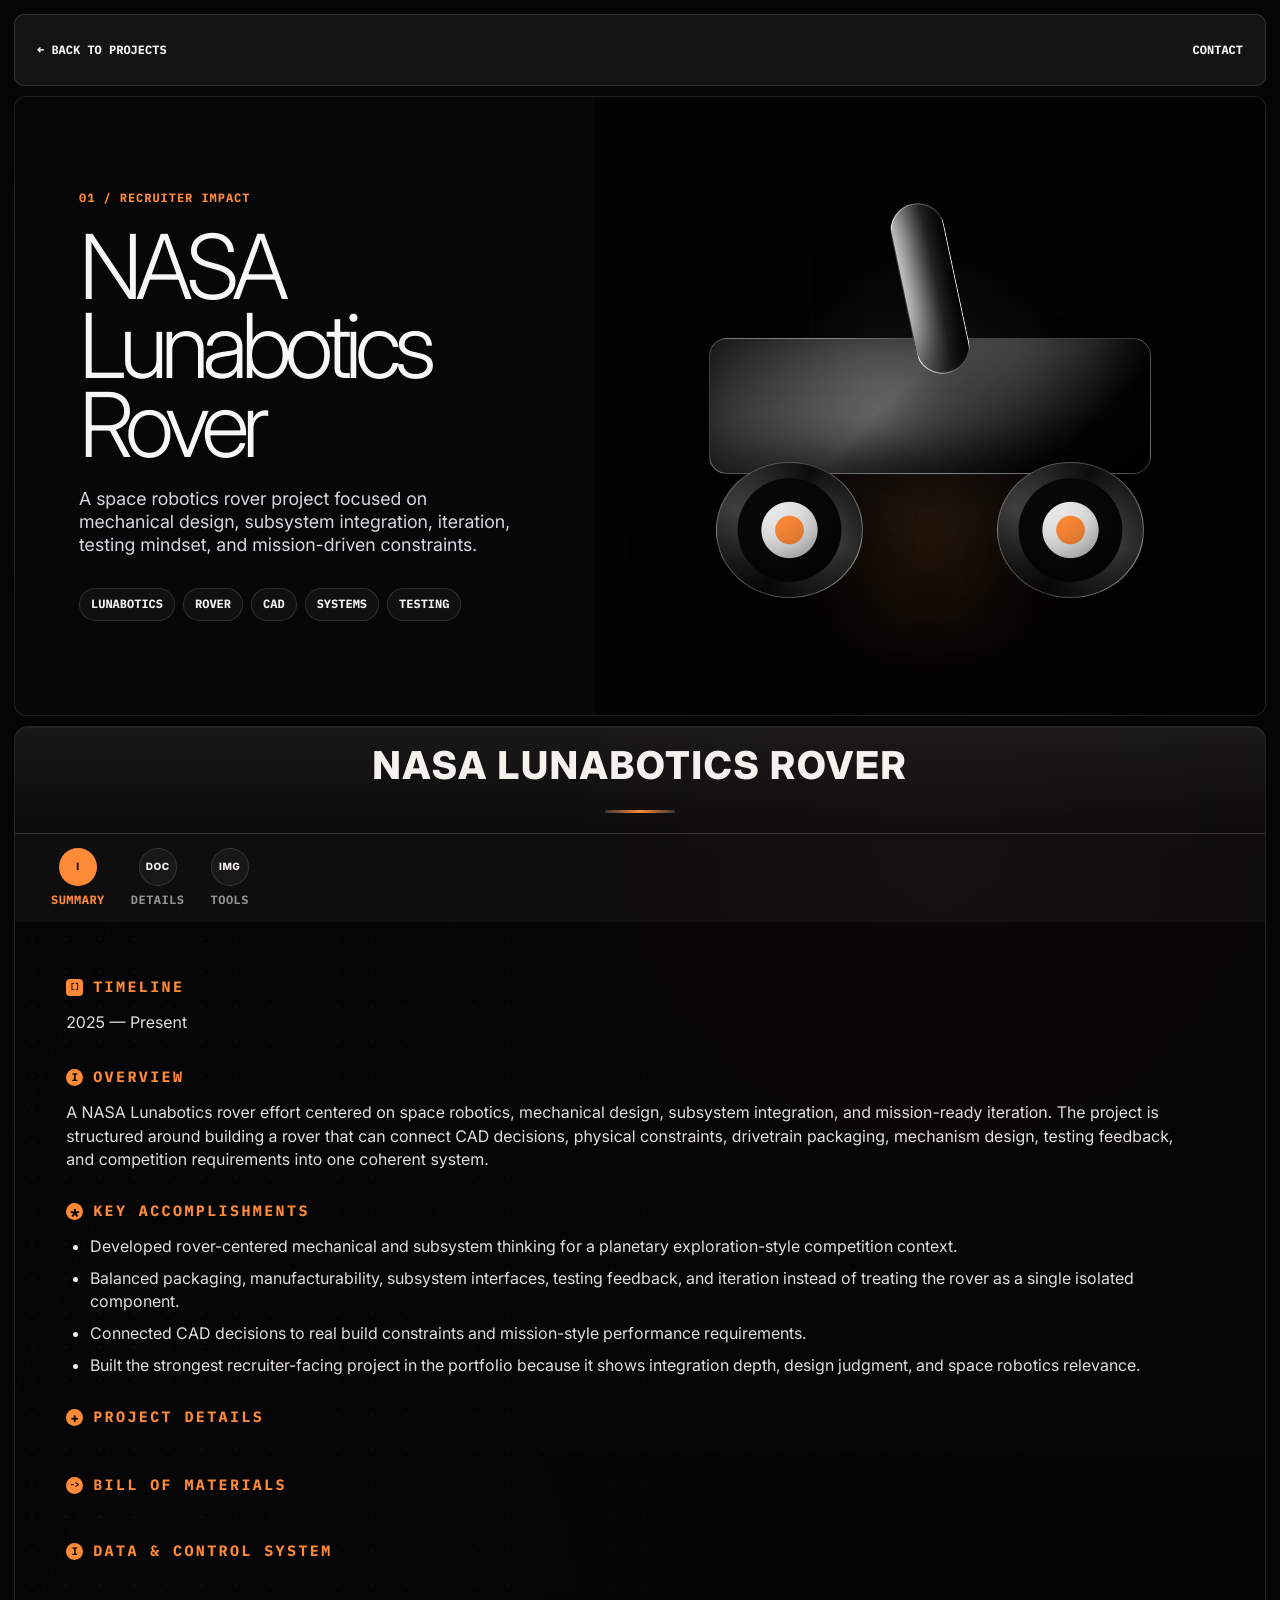
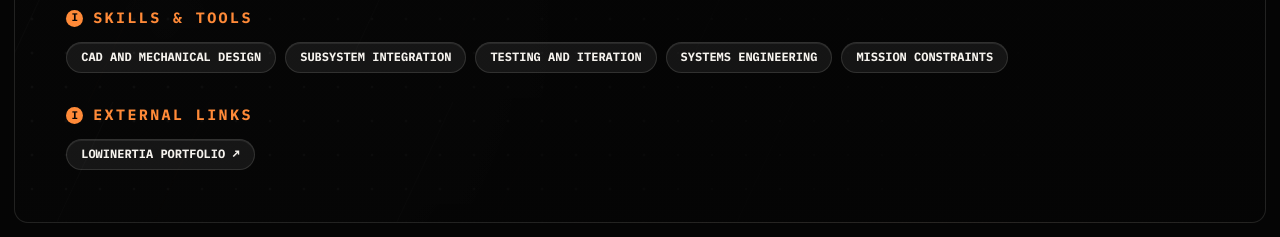
==== project.html @ befe0f01 "Add project details and BOM sections" ====
<!DOCTYPE html>
<html lang="en">
<head>
    <meta charset="UTF-8" />
    <meta name="viewport" content="width=device-width, initial-scale=1.0" />
    <title>Project Detail | Akilesh Yelchuru</title>
    <meta name="description" content="Detailed aerospace engineering project page for Akilesh Yelchuru's portfolio." />
    <link rel="stylesheet" href="typography.css" />
    <link rel="stylesheet" href="project-page.css?v=case-study-20260809" />
    <link rel="stylesheet" href="project-case-palette.css?v=details-20260809" />
</head>
<body>
    <main class="project-page-shell" data-project-page>
        <nav class="project-page-nav">
            <a href="index.html#projects">← Back to Projects</a>
            <a href="index.html#contact">Contact</a>
        </nav>

        <section class="project-page-hero">
            <div>
                <span class="project-page-kicker" data-project-kicker></span>
                <h1 data-project-title>Project</h1>
                <p data-project-summary></p>
                <div class="project-page-tags" data-project-tags></div>
            </div>
            <div class="project-page-visual" data-project-visual aria-hidden="true">
                <span></span><span></span><span></span><span></span>
            </div>
        </section>

        <section class="project-case-study" aria-label="Project case study">
            <header class="case-study-header">
                <h2 data-case-title>Project</h2>
                <span></span>
            </header>

            <div class="case-study-tabs" aria-label="Project detail sections">
                <a href="#case-summary" class="is-active">
                    <span>i</span>
                    Summary
                </a>
                <a href="#case-details">
                    <span>doc</span>
                    Details
                </a>
                <a href="#case-tools">
                    <span>img</span>
                    Tools
                </a>
            </div>

            <div class="case-study-body" id="case-summary">
                <section class="case-block">
                    <span class="case-label">Timeline</span>
                    <p data-project-timeline></p>
                </section>

                <section class="case-block">
                    <span class="case-label">Overview</span>
                    <p data-project-overview></p>
                </section>

                <section class="case-block">
                    <span class="case-label">Key Accomplishments</span>
                    <ul data-project-technical></ul>
                </section>

                <section class="case-block case-detail-panel" id="case-details">
                    <span class="case-label">Project Details</span>
                    <div class="case-copy-stack" data-project-details></div>
                </section>

                <section class="case-block case-bom-panel" data-bom-section>
                    <span class="case-label">Bill of Materials</span>
                    <div class="case-table-wrap">
                        <table class="case-table">
                            <thead data-project-bom-head></thead>
                            <tbody data-project-bom-body></tbody>
                        </table>
                    </div>
                </section>

                <section class="case-block case-data-panel" data-data-section>
                    <span class="case-label">Data & Control System</span>
                    <div class="case-copy-stack" data-project-data></div>
                </section>

                <section class="case-block" id="case-tools">
                    <span class="case-label">Skills & Tools</span>
                    <div class="case-pills" data-project-tools></div>
                </section>

                <section class="case-block">
                    <span class="case-label">External Links</span>
                    <div class="case-links" data-project-links></div>
                </section>
            </div>
        </section>
    </main>

    <script src="project-page.js?v=details-20260809"></script>
</body>
</html>
---- typography.css ----
@import url('https://fonts.googleapis.com/css2?family=Inter:wght@300;400;500;700;800&family=IBM+Plex+Mono:wght@500;700&display=swap');

:root {
    --font-sans: "Neue Montreal", "Inter", Arial, Helvetica, sans-serif;
    --font-mono: "Supply Mono", "IBM Plex Mono", "Courier New", monospace;
}

body,
body * {
    font-family: var(--font-sans) !important;
}

.section-kicker,
.nav-center-links a,
.nav-contact-button,
.hero-actions a,
.contact-actions a,
.project-mini-number,
.mini-tag-row span,
.index-card > span,
.index-tags span,
.map-line,
.prompt-list button,
.contact-card-grid span,
.chat-toggle,
.chat-header span,
.chat-form button,
.globe-hint,
.powerhouse-label,
.learn-pill,
.robot-hand::after,
.project-number,
.tag-row span,
.project-heading span,
.availability p,
.portrait-label span,
.chat-form input {
    font-family: var(--font-mono) !important;
}

h1,
h2,
h3,
h4,
strong,
p,
a,
button,
input,
span {
    font-synthesis-weight: none;
    text-rendering: geometricPrecision;
}
---- project-page.css ----
* {
    box-sizing: border-box;
    margin: 0;
    padding: 0;
}

html {
    scroll-behavior: smooth;
}

body {
    min-height: 100vh;
    color: #f4f4f4;
    background: #050505;
}

a {
    color: inherit;
    text-decoration: none;
}

.project-page-shell {
    min-height: 100vh;
    padding: 14px;
}

.project-page-nav {
    min-height: 72px;
    display: flex;
    align-items: center;
    justify-content: space-between;
    gap: 16px;
    padding: 0 22px;
    border: 1px solid rgba(255, 255, 255, 0.12);
    border-radius: 10px;
    background: rgba(24, 24, 24, 0.86);
}

.project-page-nav a,
.project-page-kicker,
.project-page-tags span,
.case-study-tabs a,
.case-label,
.case-pills span,
.case-links a {
    font-family: var(--font-mono, "Courier New", monospace) !important;
    font-size: 12px;
    font-weight: 800;
    text-transform: uppercase;
}

.project-page-hero {
    min-height: 620px;
    display: grid;
    grid-template-columns: minmax(320px, 0.92fr) minmax(320px, 1.08fr);
    gap: 10px;
    align-items: stretch;
    margin-top: 10px;
    overflow: hidden;
    border: 1px solid rgba(255, 255, 255, 0.1);
    border-radius: 12px;
    background:
        radial-gradient(circle at 78% 46%, rgba(255, 138, 56, 0.16), transparent 34%),
        #070707;
}

.project-page-hero > div:first-child {
    display: flex;
    flex-direction: column;
    justify-content: center;
    padding: clamp(34px, 5vw, 70px);
}

.project-page-kicker {
    margin-bottom: 22px;
    color: #ff8a38;
    letter-spacing: 0.08em;
}

.project-page-hero h1 {
    max-width: 920px;
    color: #f7f7f7;
    font-size: clamp(3.5rem, 7vw, 8.5rem);
    font-weight: 300;
    line-height: 0.88;
    letter-spacing: -0.075em;
}

.project-page-hero p {
    max-width: 680px;
    margin-top: 24px;
    color: #d5d9df;
    font-size: clamp(16px, 1.4vw, 21px);
    line-height: 1.28;
}

.project-page-tags {
    display: flex;
    flex-wrap: wrap;
    gap: 8px;
    margin-top: 30px;
}

.project-page-tags span {
    padding: 8px 11px;
    border: 1px solid rgba(255, 255, 255, 0.13);
    border-radius: 999px;
    color: #f4f4f4;
    background: rgba(255, 255, 255, 0.04);
}

.project-page-visual {
    position: relative;
    min-height: 560px;
    overflow: hidden;
    background:
        radial-gradient(circle at 50% 50%, rgba(255, 255, 255, 0.1), transparent 34%),
        radial-gradient(circle at 50% 68%, rgba(255, 138, 56, 0.16), transparent 30%),
        #030303;
}

.project-page-visual::before {
    content: "";
    position: absolute;
    inset: 0;
    opacity: 0.14;
    background-image:
        linear-gradient(rgba(255,255,255,0.18) 1px, transparent 1px),
        linear-gradient(90deg, rgba(255,255,255,0.12) 1px, transparent 1px);
    background-size: 54px 54px;
    mask-image: radial-gradient(circle at 50% 50%, black, transparent 72%);
}

.project-page-visual span {
    position: absolute;
    border: 1px solid rgba(255, 255, 255, 0.22);
    box-shadow: inset -20px -24px 50px rgba(0, 0, 0, 0.72), 0 45px 80px rgba(0, 0, 0, 0.55);
}

.project-case-study {
    margin-top: 10px;
    overflow: hidden;
    border: 1px solid rgba(255, 255, 255, 0.12);
    border-radius: 14px;
    background:
        linear-gradient(rgba(22, 27, 39, 0.76), rgba(10, 12, 17, 0.88)),
        radial-gradient(circle at 82% 16%, rgba(130, 162, 255, 0.26), transparent 34%),
        radial-gradient(circle at 12% 86%, rgba(255, 138, 56, 0.16), transparent 30%),
        #0b0d12;
    box-shadow: inset 0 1px 0 rgba(255, 255, 255, 0.06);
}

.case-study-header {
    position: relative;
    min-height: 86px;
    display: grid;
    place-items: center;
    padding: 20px 28px;
    border-bottom: 1px solid rgba(255, 255, 255, 0.1);
    background: rgba(255, 255, 255, 0.08);
}

.case-study-header h2 {
    max-width: 1180px;
    color: #dce7ff;
    text-align: center;
    font-size: clamp(1.5rem, 3vw, 3rem);
    font-weight: 800;
    line-height: 1.02;
    letter-spacing: 0.045em;
    text-transform: uppercase;
}

.case-study-header h2::after {
    content: "";
    display: block;
    width: 70px;
    height: 3px;
    margin: 24px auto 0;
    border-radius: 999px;
    background: linear-gradient(90deg, #6d9cff, #ff8a38);
}

.case-study-tabs {
    display: flex;
    align-items: center;
    gap: 26px;
    padding: 14px 36px;
    background: rgba(9, 11, 17, 0.48);
}

.case-study-tabs a {
    display: inline-flex;
    flex-direction: column;
    align-items: center;
    gap: 7px;
    color: rgba(235, 239, 248, 0.58);
    letter-spacing: 0.04em;
}

.case-study-tabs a span {
    width: 38px;
    height: 38px;
    display: grid;
    place-items: center;
    border: 1px solid rgba(255, 255, 255, 0.14);
    border-radius: 50%;
    color: #dfe7ff;
    background: rgba(255, 255, 255, 0.05);
    font-size: 10px;
}

.case-study-tabs a.is-active,
.case-study-tabs a:hover {
    color: #79a2ff;
}

.case-study-tabs a.is-active span,
.case-study-tabs a:hover span {
    border-color: rgba(121, 162, 255, 0.58);
    background: #5d82ef;
}

.case-study-body {
    position: relative;
    display: grid;
    gap: 30px;
    padding: clamp(28px, 4vw, 58px);
}

.case-study-body::before {
    content: "";
    position: absolute;
    inset: 0;
    opacity: 0.22;
    pointer-events: none;
    background-image:
        linear-gradient(115deg, transparent 0 21%, rgba(255, 255, 255, 0.16) 21.2%, transparent 21.5% 42%, rgba(255, 255, 255, 0.1) 42.2%, transparent 42.5%),
        radial-gradient(circle, rgba(255, 255, 255, 0.36) 1px, transparent 1.8px);
    background-size: 340px 260px, 34px 34px;
    mask-image: linear-gradient(90deg, black, transparent 92%);
}

.case-block {
    position: relative;
    z-index: 1;
    max-width: 1180px;
}

.case-label {
    display: inline-flex;
    align-items: center;
    gap: 10px;
    margin-bottom: 14px;
    color: #79a2ff;
    font-size: 15px;
    letter-spacing: 0.16em;
}

.case-label::before {
    content: "i";
    width: 17px;
    height: 17px;
    display: grid;
    place-items: center;
    border-radius: 50%;
    color: #0a0c12;
    background: #79a2ff;
    font-size: 11px;
    letter-spacing: 0;
}

.case-block:first-child .case-label::before {
    content: "[]";
    border-radius: 4px;
    font-size: 8px;
}

.case-block:nth-child(3) .case-label::before {
    content: "*";
    font-size: 16px;
}

.case-block:nth-child(4) .case-label::before {
    content: "+";
    font-size: 14px;
}

.case-block:nth-child(5) .case-label::before {
    content: "->";
    border-radius: 999px;
    font-size: 8px;
}

.case-block p,
.case-block li {
    max-width: 1120px;
    color: rgba(247, 248, 252, 0.92);
    font-size: clamp(16px, 1.2vw, 21px);
    line-height: 1.48;
}

.case-block ul {
    display: grid;
    gap: 8px;
    padding-left: 24px;
}

.case-block li::marker {
    color: #dfe7ff;
}

.case-pills,
.case-links {
    display: flex;
    flex-wrap: wrap;
    gap: 9px;
}

.case-pills span,
.case-links a {
    display: inline-flex;
    align-items: center;
    min-height: 28px;
    padding: 7px 14px;
    border: 1px solid rgba(255, 255, 255, 0.15);
    border-radius: 999px;
    color: #e9edf7;
    background: rgba(255, 255, 255, 0.1);
    box-shadow: inset 0 1px 0 rgba(255, 255, 255, 0.08);
}

.case-links a:hover {
    color: #050505;
    background: #f4f4f4;
}

.project-page-visual.depth-lunabotics span:nth-child(1) {
    left: 17%;
    top: 39%;
    width: 66%;
    height: 22%;
    border-radius: 18px;
    background: linear-gradient(135deg, #1c1c1c, #6a6a6a 42%, #050505 82%);
}

.project-page-visual.depth-lunabotics span:nth-child(2),
.project-page-visual.depth-lunabotics span:nth-child(3) {
    top: 59%;
    width: 22%;
    height: 22%;
    border-radius: 50%;
    background: radial-gradient(circle, #ff8a38 0 14%, #e8e8e8 15% 28%, #080808 29% 52%, transparent 53%), conic-gradient(from 20deg, #111, #777, #111, #444, #111);
}

.project-page-visual.depth-lunabotics span:nth-child(2) { left: 18%; }
.project-page-visual.depth-lunabotics span:nth-child(3) { right: 18%; }
.project-page-visual.depth-lunabotics span:nth-child(4) {
    left: 46%;
    top: 17%;
    width: 8%;
    height: 28%;
    border-radius: 999px;
    background: linear-gradient(90deg, #f4f4f4, #3a3a3a 64%, #050505);
    transform: rotate(-12deg);
}

.project-page-visual.depth-glider span:nth-child(1) {
    left: 10%;
    top: 46%;
    width: 82%;
    height: 8%;
    border-radius: 999px;
    background: linear-gradient(90deg, #f4f4f4, #454545 55%, #050505);
}

.project-page-visual.depth-glider span:nth-child(2),
.project-page-visual.depth-glider span:nth-child(3) {
    left: 22%;
    top: 40%;
    width: 58%;
    height: 16%;
    clip-path: polygon(0 50%, 100% 0, 82% 100%);
    background: linear-gradient(135deg, #f4f4f4, #1a1a1a 65%);
}

.project-page-visual.depth-glider span:nth-child(3) {
    transform: rotate(180deg) translateY(-68px);
}

.project-page-visual.depth-robot span:nth-child(1) {
    left: 18%;
    top: 39%;
    width: 64%;
    height: 28%;
    border-radius: 20px;
    background: linear-gradient(135deg, #151515, #5a5a5a 40%, #050505);
}

.project-page-visual.depth-robot span:nth-child(2),
.project-page-visual.depth-robot span:nth-child(3) {
    top: 62%;
    width: 22%;
    height: 22%;
    border-radius: 50%;
    background: radial-gradient(circle, #ff8a38 0 18%, #f4f4f4 19% 34%, #050505 35%);
}

.project-page-visual.depth-robot span:nth-child(2) { left: 18%; }
.project-page-visual.depth-robot span:nth-child(3) { right: 18%; }

.project-page-visual.depth-rocket span:nth-child(1) {
    left: 42%;
    top: 10%;
    width: 17%;
    height: 68%;
    border-radius: 50% 50% 12px 12px;
    background: linear-gradient(90deg, #f4f4f4, #7a7a7a 45%, #050505 82%);
}

.project-page-visual.depth-rocket span:nth-child(2),
.project-page-visual.depth-rocket span:nth-child(3) {
    top: 61%;
    width: 18%;
    height: 22%;
    clip-path: polygon(50% 0, 100% 100%, 0 100%);
    background: linear-gradient(135deg, #ff8a38, #121212);
}

.project-page-visual.depth-rocket span:nth-child(2) { left: 28%; }
.project-page-visual.depth-rocket span:nth-child(3) { right: 27%; }

.project-page-visual.depth-mission span:nth-child(1) {
    left: 24%;
    top: 24%;
    width: 52%;
    height: 52%;
    border-radius: 50%;
    background: radial-gradient(circle, rgba(255, 138, 56, 0.18), transparent 58%), repeating-radial-gradient(circle, rgba(255,255,255,0.18) 0 1px, transparent 2px 13px);
}

.project-page-visual.depth-mission span:nth-child(2),
.project-page-visual.depth-mission span:nth-child(3) {
    left: 12%;
    top: 49%;
    width: 76%;
    height: 1px;
    background: rgba(255, 255, 255, 0.42);
}

.project-page-visual.depth-mission span:nth-child(2) { transform: rotate(32deg); }
.project-page-visual.depth-mission span:nth-child(3) { transform: rotate(-32deg); }

@media (max-width: 1050px) {
    .project-page-hero {
        grid-template-columns: 1fr;
    }
}

@media (max-width: 720px) {
    .project-page-shell {
        padding: 8px;
    }

    .project-page-nav {
        min-height: auto;
        padding: 16px;
    }

    .project-page-hero h1 {
        font-size: clamp(3rem, 15vw, 5.2rem);
    }

    .case-study-tabs {
        gap: 14px;
        padding: 12px 18px;
    }

    .case-study-tabs a span {
        width: 34px;
        height: 34px;
    }
}
---- project-case-palette.css ----
:root {
    --case-black: #050505;
    --case-panel: #080808;
    --case-panel-soft: #12100f;
    --case-white: #f5f2ed;
    --case-muted: rgba(245, 242, 237, 0.68);
    --case-line: rgba(245, 242, 237, 0.12);
    --case-orange: #ff8a38;
}

body,
.project-page-shell,
.project-page-nav,
.project-page-hero,
.project-case-study,
.case-study-header,
.case-study-tabs,
.case-study-body,
.case-block,
.project-page-hero h1,
.project-page-hero p,
.case-block p,
.case-block li {
    font-family: var(--font-sans, "Neue Montreal", "Inter", Arial, sans-serif) !important;
}

.project-page-nav a,
.project-page-kicker,
.project-page-tags span,
.case-study-tabs a,
.case-label,
.case-pills span,
.case-links a {
    font-family: var(--font-mono, "Supply Mono", "IBM Plex Mono", "Courier New", monospace) !important;
}

.project-case-study {
    border-color: var(--case-line) !important;
    background:
        linear-gradient(rgba(5, 5, 5, 0.82), rgba(5, 5, 5, 0.94)),
        radial-gradient(circle at 74% 12%, rgba(255, 138, 56, 0.16), transparent 32%),
        radial-gradient(circle at 12% 82%, rgba(255, 255, 255, 0.06), transparent 30%),
        var(--case-black) !important;
}

.case-study-header {
    border-bottom-color: var(--case-line) !important;
    background: linear-gradient(180deg, rgba(255, 255, 255, 0.075), rgba(255, 255, 255, 0.025)) !important;
}

.case-study-header h2 {
    color: var(--case-white) !important;
    font-family: var(--font-sans, "Neue Montreal", "Inter", Arial, sans-serif) !important;
    font-weight: 800;
}

.case-study-header h2::after {
    background: linear-gradient(90deg, rgba(245, 242, 237, 0.18), var(--case-orange), rgba(245, 242, 237, 0.18)) !important;
}

.case-study-tabs {
    background: rgba(255, 255, 255, 0.035) !important;
}

.case-study-tabs a {
    color: rgba(245, 242, 237, 0.58) !important;
}

.case-study-tabs a span {
    color: var(--case-white) !important;
    border-color: var(--case-line) !important;
    background: rgba(255, 255, 255, 0.045) !important;
}

.case-study-tabs a.is-active,
.case-study-tabs a:hover {
    color: var(--case-orange) !important;
}

.case-study-tabs a.is-active span,
.case-study-tabs a:hover span {
    color: var(--case-black) !important;
    border-color: rgba(255, 138, 56, 0.72) !important;
    background: var(--case-orange) !important;
}

.case-study-body::before {
    opacity: 0.16 !important;
    background-image:
        linear-gradient(115deg, transparent 0 21%, rgba(255, 255, 255, 0.12) 21.2%, transparent 21.5% 42%, rgba(255, 138, 56, 0.08) 42.2%, transparent 42.5%),
        radial-gradient(circle, rgba(255, 255, 255, 0.22) 1px, transparent 1.8px) !important;
}

.case-label {
    color: var(--case-orange) !important;
}

.case-label::before {
    color: var(--case-black) !important;
    background: var(--case-orange) !important;
}

.case-block p,
.case-block li {
    color: rgba(245, 242, 237, 0.92) !important;
}

.case-block li::marker {
    color: var(--case-white) !important;
}

.case-pills span,
.case-links a {
    color: var(--case-white) !important;
    border-color: var(--case-line) !important;
    background: rgba(255, 255, 255, 0.065) !important;
}

.case-links a:hover {
    color: var(--case-black) !important;
    border-color: var(--case-orange) !important;
    background: var(--case-orange) !important;
}
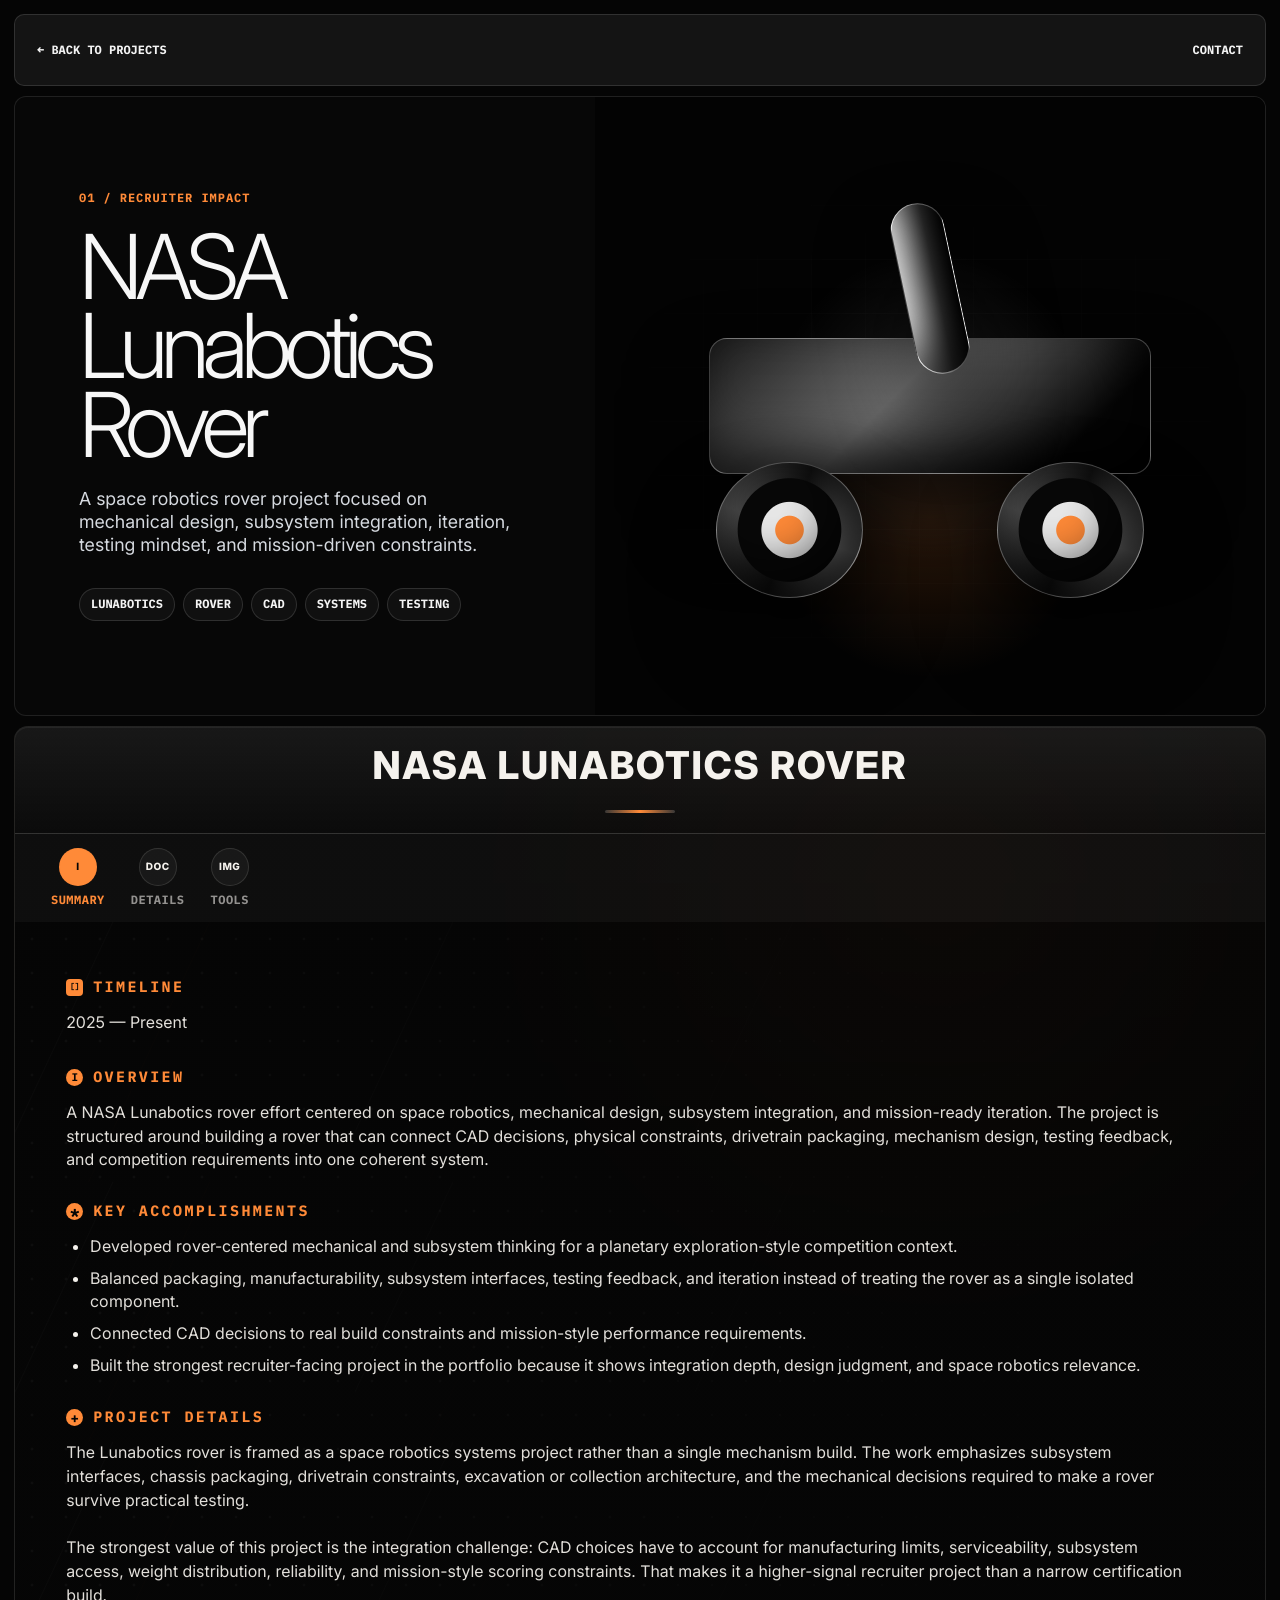
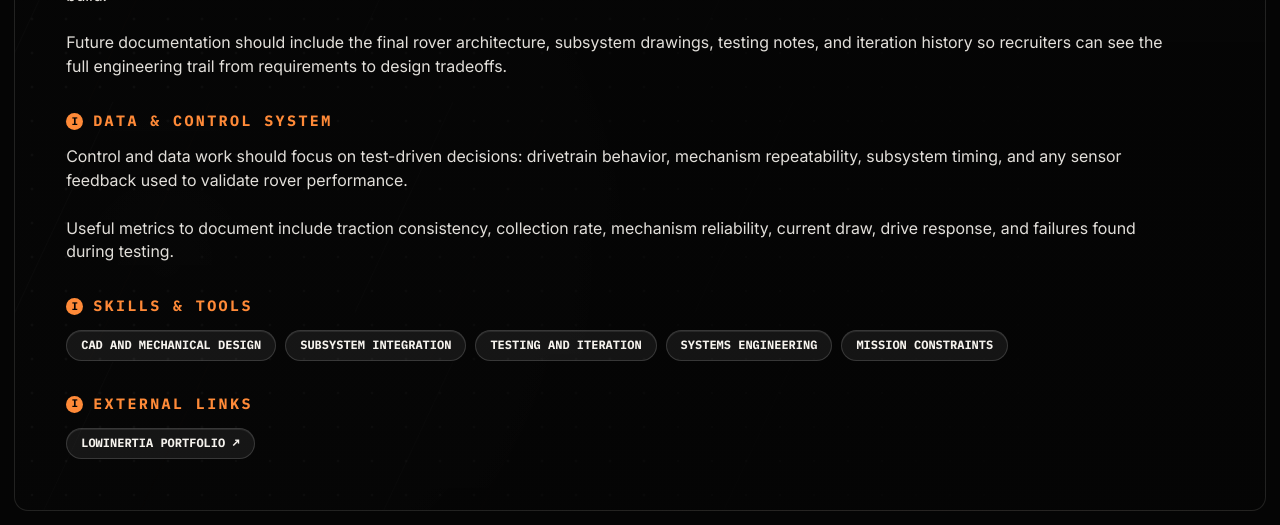
==== commit f9037022: "Fix project detail tab anchors" ====
--- a/project.html
+++ b/project.html
@@ -34,7 +34,7 @@
                 <span></span>
             </header>
 
-            <div class="case-study-tabs" aria-label="Project detail sections">
+            <div class="case-study-tabs" aria-label="Project detail sections" data-case-tabs>
                 <a href="#case-summary" class="is-active">
                     <span>i</span>
                     Summary
@@ -49,8 +49,8 @@
                 </a>
             </div>
 
-            <div class="case-study-body" id="case-summary">
-                <section class="case-block">
+            <div class="case-study-body">
+                <section class="case-block" id="case-summary">
                     <span class="case-label">Timeline</span>
                     <p data-project-timeline></p>
                 </section>
@@ -98,6 +98,6 @@
         </section>
     </main>
 
-    <script src="project-page.js?v=details-20260809"></script>
+    <script src="project-page.js?v=details-tabs-20260809"></script>
 </body>
 </html>
--- a/project-case-palette.css
+++ b/project-case-palette.css
@@ -20,7 +20,8 @@
 .project-page-hero h1,
 .project-page-hero p,
 .case-block p,
-.case-block li {
+.case-block li,
+.case-table {
     font-family: var(--font-sans, "Neue Montreal", "Inter", Arial, sans-serif) !important;
 }
 
@@ -30,7 +31,8 @@
 .case-study-tabs a,
 .case-label,
 .case-pills span,
-.case-links a {
+.case-links a,
+.case-table th {
     font-family: var(--font-mono, "Supply Mono", "IBM Plex Mono", "Courier New", monospace) !important;
 }
 
@@ -109,11 +111,77 @@
     color: var(--case-white) !important;
 }
 
+.case-copy-stack {
+    display: grid;
+    gap: 24px;
+}
+
+.case-detail-panel,
+.case-bom-panel,
+.case-data-panel {
+    max-width: 1240px;
+}
+
+.case-table-wrap {
+    width: 100%;
+    overflow-x: auto;
+    border: 1px solid var(--case-line);
+    border-radius: 10px;
+    background: rgba(255, 255, 255, 0.035);
+}
+
+.case-table {
+    width: 100%;
+    min-width: 920px;
+    border-collapse: collapse;
+    color: var(--case-white);
+    font-size: 14px;
+}
+
+.case-table th,
+.case-table td {
+    padding: 14px 12px;
+    text-align: left;
+    vertical-align: top;
+    border-bottom: 1px solid rgba(245, 242, 237, 0.08);
+}
+
+.case-table th {
+    color: var(--case-orange);
+    font-size: 11px;
+    font-weight: 800;
+    text-transform: uppercase;
+    letter-spacing: 0.05em;
+    background: rgba(255, 138, 56, 0.06);
+}
+
+.case-table td {
+    color: rgba(245, 242, 237, 0.88);
+    line-height: 1.35;
+}
+
+.case-table tr:last-child td {
+    border-bottom: 0;
+}
+
+.case-pills,
+.case-links {
+    display: flex;
+    flex-wrap: wrap;
+    gap: 9px;
+}
+
 .case-pills span,
 .case-links a {
-    color: var(--case-white) !important;
-    border-color: var(--case-line) !important;
+    display: inline-flex;
+    align-items: center;
+    min-height: 28px;
+    padding: 7px 14px;
+    border: 1px solid rgba(255, 255, 255, 0.15);
+    border-radius: 999px;
+    color: var(--case-white) !important;
     background: rgba(255, 255, 255, 0.065) !important;
+    box-shadow: inset 0 1px 0 rgba(255, 255, 255, 0.08);
 }
 
 .case-links a:hover {
@@ -121,3 +189,17 @@
     border-color: var(--case-orange) !important;
     background: var(--case-orange) !important;
 }
+
+[hidden] {
+    display: none !important;
+}
+
+@media (max-width: 720px) {
+    .case-copy-stack {
+        gap: 18px;
+    }
+
+    .case-table {
+        font-size: 13px;
+    }
+}
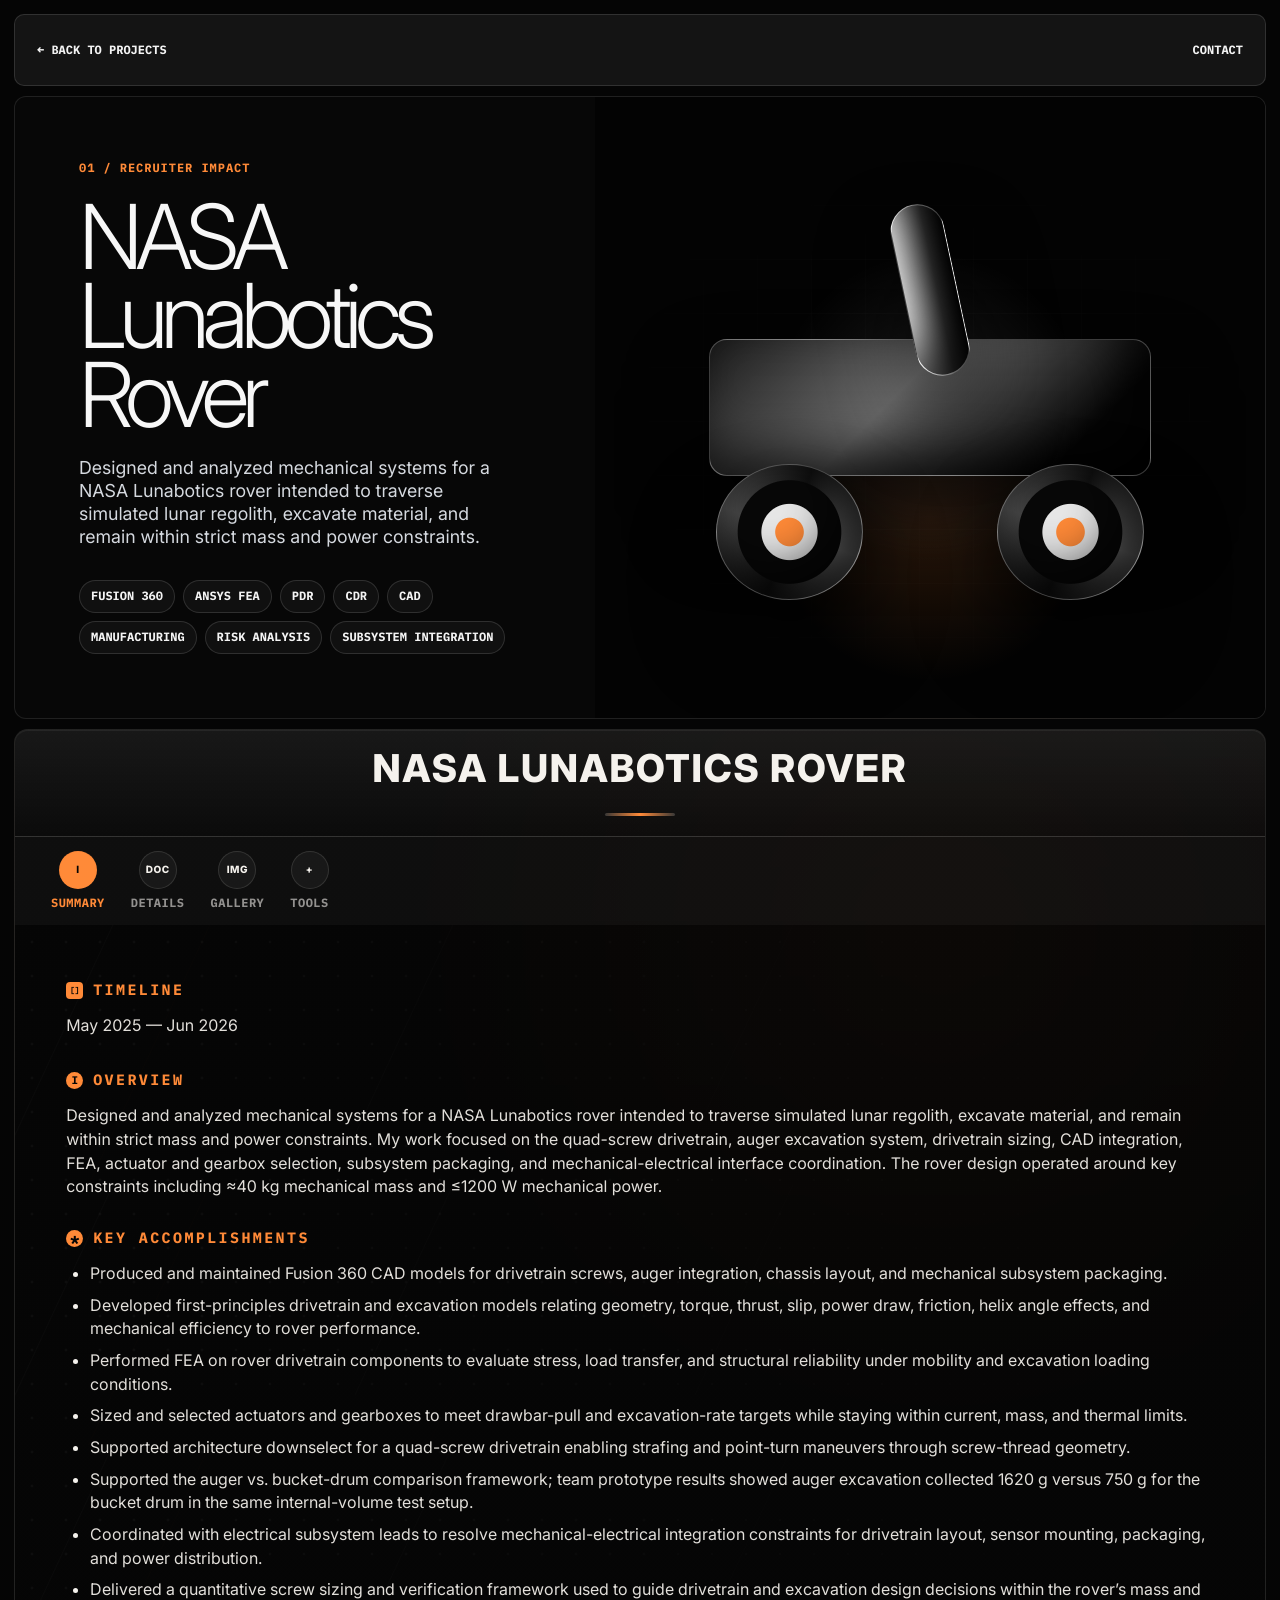
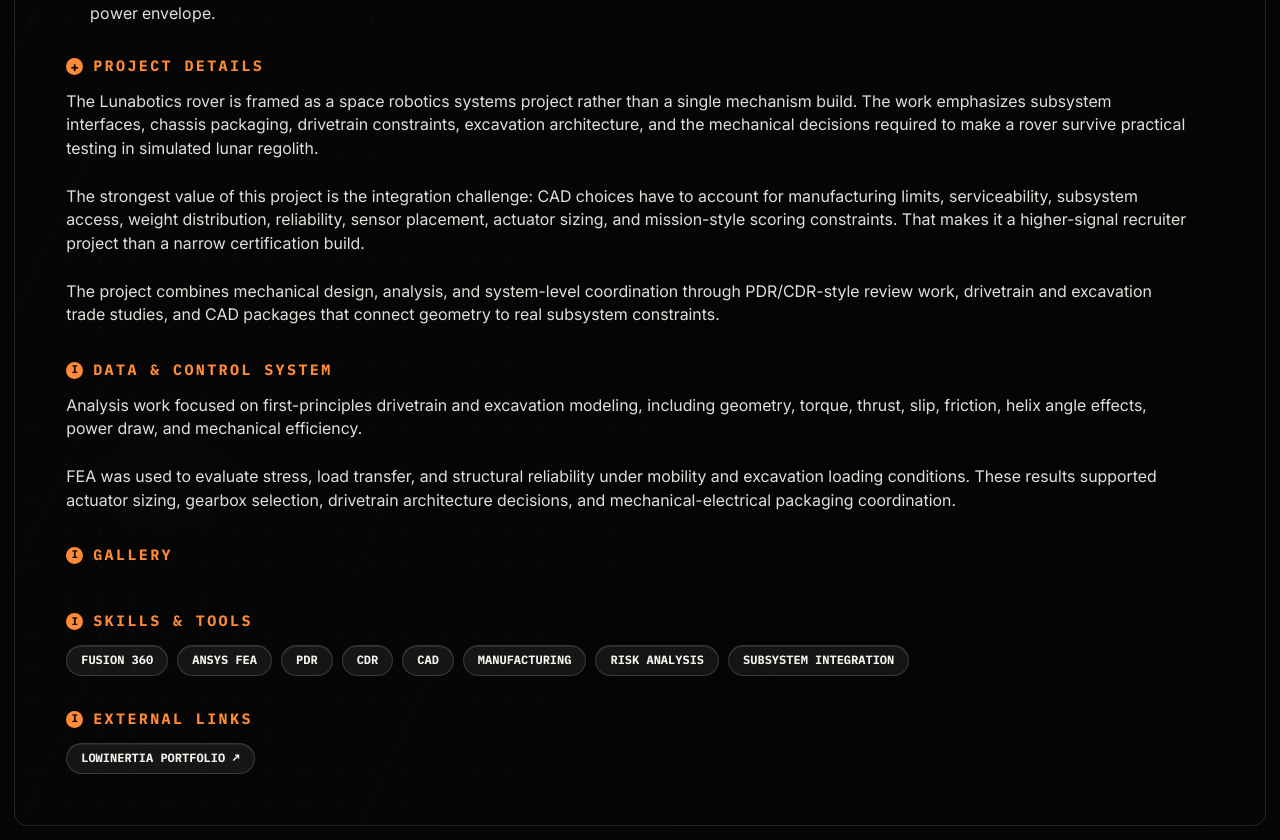
==== commit cd6fb4cc: "Add project gallery section" ====
--- a/project.html
+++ b/project.html
@@ -7,7 +7,7 @@
     <meta name="description" content="Detailed aerospace engineering project page for Akilesh Yelchuru's portfolio." />
     <link rel="stylesheet" href="typography.css" />
     <link rel="stylesheet" href="project-page.css?v=case-study-20260809" />
-    <link rel="stylesheet" href="project-case-palette.css?v=details-20260809" />
+    <link rel="stylesheet" href="project-case-palette.css?v=gallery-20260809" />
 </head>
 <body>
     <main class="project-page-shell" data-project-page>
@@ -43,8 +43,12 @@
                     <span>doc</span>
                     Details
                 </a>
+                <a href="#case-gallery">
+                    <span>img</span>
+                    Gallery
+                </a>
                 <a href="#case-tools">
-                    <span>img</span>
+                    <span>+</span>
                     Tools
                 </a>
             </div>
@@ -85,6 +89,11 @@
                     <div class="case-copy-stack" data-project-data></div>
                 </section>
 
+                <section class="case-block case-gallery-panel" id="case-gallery" data-gallery-section>
+                    <span class="case-label">Gallery</span>
+                    <div class="case-gallery-grid" data-project-gallery></div>
+                </section>
+
                 <section class="case-block" id="case-tools">
                     <span class="case-label">Skills & Tools</span>
                     <div class="case-pills" data-project-tools></div>
@@ -98,6 +107,6 @@
         </section>
     </main>
 
-    <script src="project-page.js?v=details-tabs-20260809"></script>
+    <script src="project-page.js?v=gallery-20260809"></script>
 </body>
 </html>
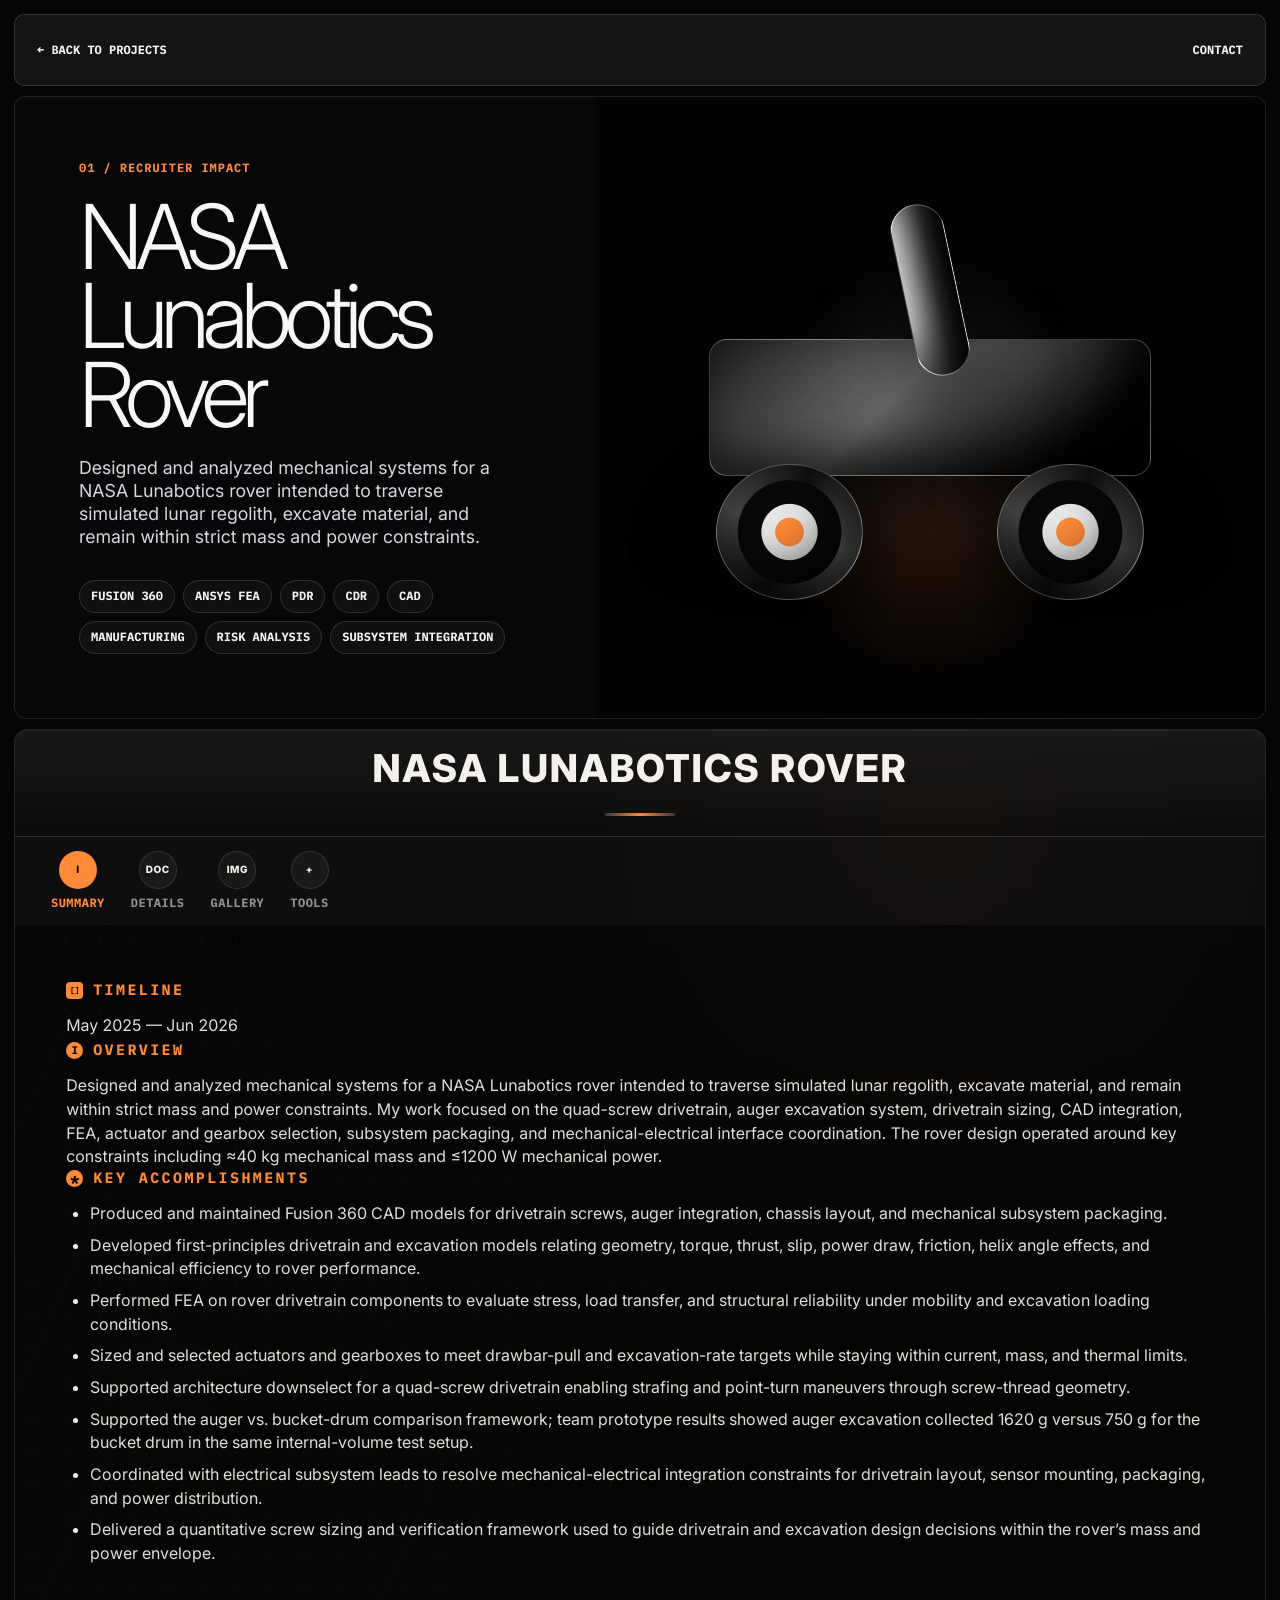
==== commit 73741367: "Make project tabs separate page views" ====
--- a/project.html
+++ b/project.html
@@ -8,6 +8,7 @@
     <link rel="stylesheet" href="typography.css" />
     <link rel="stylesheet" href="project-page.css?v=case-study-20260809" />
     <link rel="stylesheet" href="project-case-palette.css?v=gallery-20260809" />
+    <link rel="stylesheet" href="project-tab-pages.css?v=tab-pages-20260809" />
 </head>
 <body>
     <main class="project-page-shell" data-project-page>
@@ -34,79 +35,88 @@
                 <span></span>
             </header>
 
-            <div class="case-study-tabs" aria-label="Project detail sections" data-case-tabs>
-                <a href="#case-summary" class="is-active">
+            <div class="case-study-tabs" aria-label="Project detail pages" data-page-tabs>
+                <a href="project.html?tab=summary" class="is-active" data-tab-link="summary">
                     <span>i</span>
                     Summary
                 </a>
-                <a href="#case-details">
+                <a href="project.html?tab=details" data-tab-link="details">
                     <span>doc</span>
                     Details
                 </a>
-                <a href="#case-gallery">
+                <a href="project.html?tab=gallery" data-tab-link="gallery">
                     <span>img</span>
                     Gallery
                 </a>
-                <a href="#case-tools">
+                <a href="project.html?tab=tools" data-tab-link="tools">
                     <span>+</span>
                     Tools
                 </a>
             </div>
 
             <div class="case-study-body">
-                <section class="case-block" id="case-summary">
-                    <span class="case-label">Timeline</span>
-                    <p data-project-timeline></p>
-                </section>
+                <div class="case-tab-view" data-tab-view="summary">
+                    <section class="case-block" id="case-summary">
+                        <span class="case-label">Timeline</span>
+                        <p data-project-timeline></p>
+                    </section>
 
-                <section class="case-block">
-                    <span class="case-label">Overview</span>
-                    <p data-project-overview></p>
-                </section>
+                    <section class="case-block">
+                        <span class="case-label">Overview</span>
+                        <p data-project-overview></p>
+                    </section>
 
-                <section class="case-block">
-                    <span class="case-label">Key Accomplishments</span>
-                    <ul data-project-technical></ul>
-                </section>
+                    <section class="case-block">
+                        <span class="case-label">Key Accomplishments</span>
+                        <ul data-project-technical></ul>
+                    </section>
+                </div>
 
-                <section class="case-block case-detail-panel" id="case-details">
-                    <span class="case-label">Project Details</span>
-                    <div class="case-copy-stack" data-project-details></div>
-                </section>
+                <div class="case-tab-view" data-tab-view="details" hidden>
+                    <section class="case-block case-detail-panel" id="case-details">
+                        <span class="case-label">Project Details</span>
+                        <div class="case-copy-stack" data-project-details></div>
+                    </section>
 
-                <section class="case-block case-bom-panel" data-bom-section>
-                    <span class="case-label">Bill of Materials</span>
-                    <div class="case-table-wrap">
-                        <table class="case-table">
-                            <thead data-project-bom-head></thead>
-                            <tbody data-project-bom-body></tbody>
-                        </table>
-                    </div>
-                </section>
+                    <section class="case-block case-bom-panel" data-bom-section>
+                        <span class="case-label">Bill of Materials</span>
+                        <div class="case-table-wrap">
+                            <table class="case-table">
+                                <thead data-project-bom-head></thead>
+                                <tbody data-project-bom-body></tbody>
+                            </table>
+                        </div>
+                    </section>
 
-                <section class="case-block case-data-panel" data-data-section>
-                    <span class="case-label">Data & Control System</span>
-                    <div class="case-copy-stack" data-project-data></div>
-                </section>
+                    <section class="case-block case-data-panel" data-data-section>
+                        <span class="case-label">Data & Control System</span>
+                        <div class="case-copy-stack" data-project-data></div>
+                    </section>
+                </div>
 
-                <section class="case-block case-gallery-panel" id="case-gallery" data-gallery-section>
-                    <span class="case-label">Gallery</span>
-                    <div class="case-gallery-grid" data-project-gallery></div>
-                </section>
+                <div class="case-tab-view" data-tab-view="gallery" hidden>
+                    <section class="case-block case-gallery-panel" id="case-gallery" data-gallery-section>
+                        <span class="case-label">Gallery</span>
+                        <div class="case-gallery-grid" data-project-gallery></div>
+                    </section>
+                </div>
 
-                <section class="case-block" id="case-tools">
-                    <span class="case-label">Skills & Tools</span>
-                    <div class="case-pills" data-project-tools></div>
-                </section>
+                <div class="case-tab-view" data-tab-view="tools" hidden>
+                    <section class="case-block" id="case-tools">
+                        <span class="case-label">Skills & Tools</span>
+                        <div class="case-pills" data-project-tools></div>
+                    </section>
 
-                <section class="case-block">
-                    <span class="case-label">External Links</span>
-                    <div class="case-links" data-project-links></div>
-                </section>
+                    <section class="case-block">
+                        <span class="case-label">External Links</span>
+                        <div class="case-links" data-project-links></div>
+                    </section>
+                </div>
             </div>
         </section>
     </main>
 
     <script src="project-page.js?v=gallery-20260809"></script>
+    <script src="project-tabs-page.js?v=tab-pages-20260809"></script>
 </body>
 </html>
--- a/project-case-palette.css
+++ b/project-case-palette.css
@@ -21,7 +21,8 @@
 .project-page-hero p,
 .case-block p,
 .case-block li,
-.case-table {
+.case-table,
+.case-gallery-card figcaption {
     font-family: var(--font-sans, "Neue Montreal", "Inter", Arial, sans-serif) !important;
 }
 
@@ -32,7 +33,8 @@
 .case-label,
 .case-pills span,
 .case-links a,
-.case-table th {
+.case-table th,
+.case-gallery-card strong {
     font-family: var(--font-mono, "Supply Mono", "IBM Plex Mono", "Courier New", monospace) !important;
 }
 
@@ -118,7 +120,8 @@
 
 .case-detail-panel,
 .case-bom-panel,
-.case-data-panel {
+.case-data-panel,
+.case-gallery-panel {
     max-width: 1240px;
 }
 
@@ -162,6 +165,46 @@
 
 .case-table tr:last-child td {
     border-bottom: 0;
+}
+
+.case-gallery-grid {
+    display: grid;
+    grid-template-columns: repeat(2, minmax(0, 1fr));
+    gap: 12px;
+}
+
+.case-gallery-card {
+    overflow: hidden;
+    border: 1px solid var(--case-line);
+    border-radius: 12px;
+    background: rgba(255, 255, 255, 0.04);
+}
+
+.case-gallery-card img {
+    width: 100%;
+    aspect-ratio: 16 / 10;
+    display: block;
+    object-fit: cover;
+    background: #111;
+}
+
+.case-gallery-card figcaption {
+    display: grid;
+    gap: 8px;
+    padding: 16px;
+}
+
+.case-gallery-card strong {
+    color: var(--case-orange);
+    font-size: 12px;
+    text-transform: uppercase;
+    letter-spacing: 0.05em;
+}
+
+.case-gallery-card span {
+    color: rgba(245, 242, 237, 0.78);
+    font-size: 14px;
+    line-height: 1.4;
 }
 
 .case-pills,
@@ -202,4 +245,8 @@
     .case-table {
         font-size: 13px;
     }
-}
+
+    .case-gallery-grid {
+        grid-template-columns: 1fr;
+    }
+}
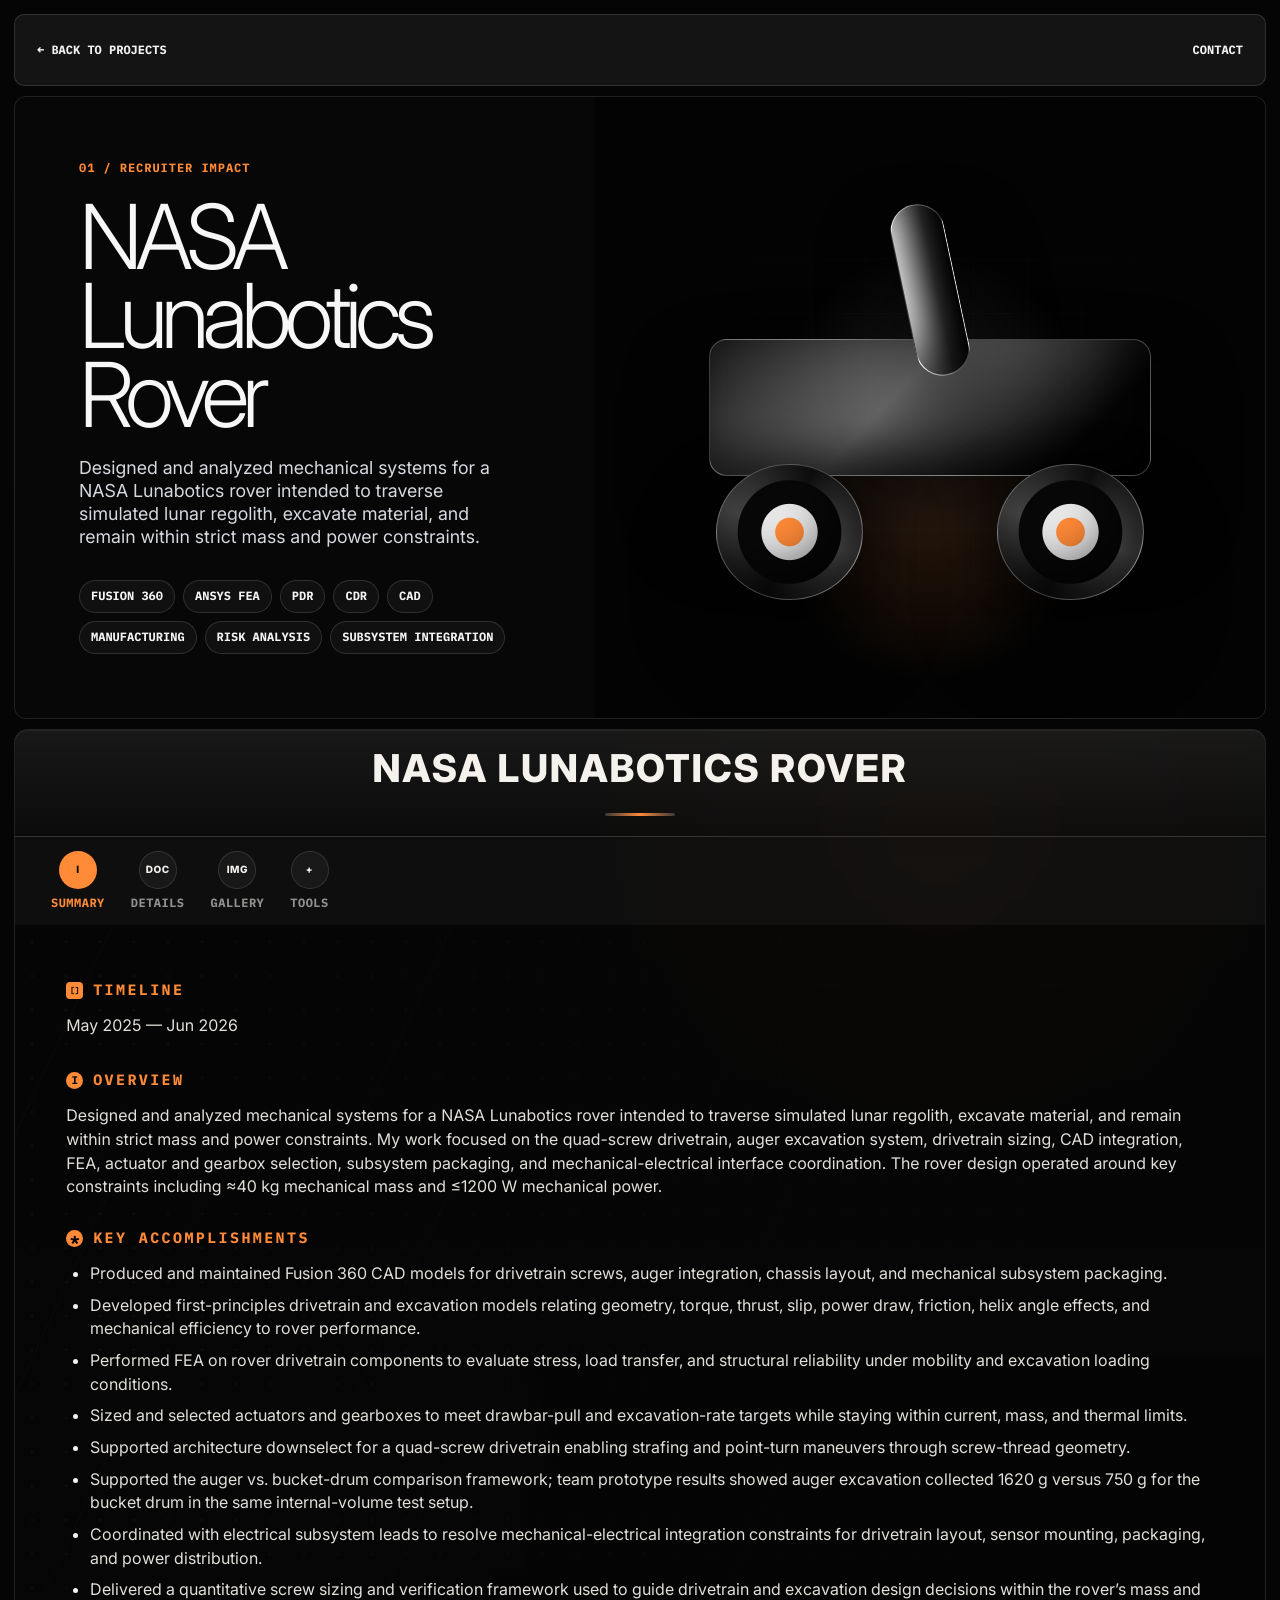
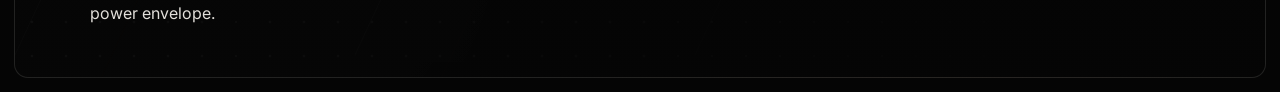
==== commit 445e3828: "Bust project tab script cache" ====
--- a/project.html
+++ b/project.html
@@ -117,6 +117,6 @@
     </main>
 
     <script src="project-page.js?v=gallery-20260809"></script>
-    <script src="project-tabs-page.js?v=tab-pages-20260809"></script>
+    <script src="project-tabs-page.js?v=no-generated-gallery-20260809"></script>
 </body>
 </html>
--- a/project-tab-pages.css
+++ b/project-tab-pages.css
@@ -0,0 +1,29 @@
+.case-tab-view {
+    display: grid;
+    gap: 30px;
+    min-height: 520px;
+}
+
+.case-tab-view[hidden] {
+    display: none !important;
+}
+
+.case-study-tabs a[aria-current="page"] {
+    color: var(--case-orange, #ff7a1a);
+}
+
+.case-study-tabs a[aria-current="page"] span {
+    border-color: rgba(255, 122, 26, 0.55);
+    color: var(--case-orange, #ff7a1a);
+}
+
+.case-tab-view .case-block {
+    max-width: 1240px;
+}
+
+@media (max-width: 760px) {
+    .case-tab-view {
+        min-height: 420px;
+        gap: 22px;
+    }
+}
